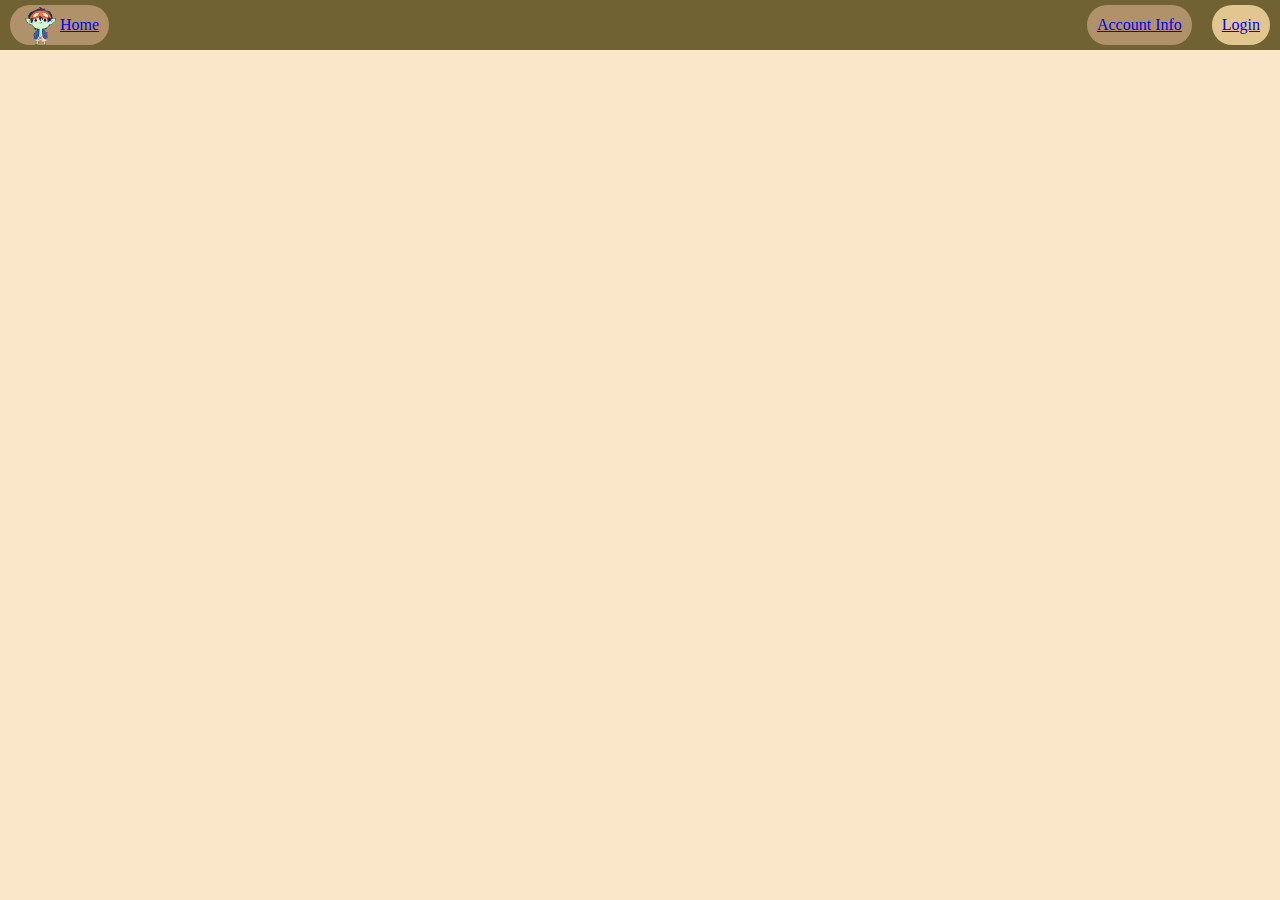
==== pages/account.html @ e78fde4d "We have ourselves a nav bar" ====
<!DOCTYPE html>
<html lang="en">
<head>
    <meta charset="UTF-8">
    <meta name="viewport" content="width=device-width, initial-scale=1.0">
    <link rel="stylesheet" href="../styles/style.css">
    <title>Account Settings</title>
</head>
<body>
    <nav>
        <a href="../index.html"><img src="../images/logo.png">Home</a>
        <a href="./account.html">Account Info</a>
        <a href="./login.html">Login</a>
    </nav>
</body>
</html>
---- styles/style.css ----
/* Color selection
Darker
#706233
#B0926A
#E1C78F
#FAE7C9
Lighter
*/
body{
    margin: 0;
    padding: 0;
    background-color: #FAE7C9;
    display:flex;
}
nav {/*Basic Information for Navigation Bar*/
    background-color: #706233;
    height: 50px;
    width: 100%;
    align-items: center;
    display:flex;
}
nav a{/*Here is what links in Nav do*/
    display: flex;
    background-color: #B0926A;
    height: 80%;
    align-items: center;
    padding-left: 10px;
    padding-right: 10px;
    border-radius: 25px;
    margin: 10px;
}
nav a img{/*Here is what Images in Nav do*/
    height: 100%;
}
nav a:nth-child(2){
    margin-left: auto;
}
nav a:last-child{
background-color: #E1C78F;
}
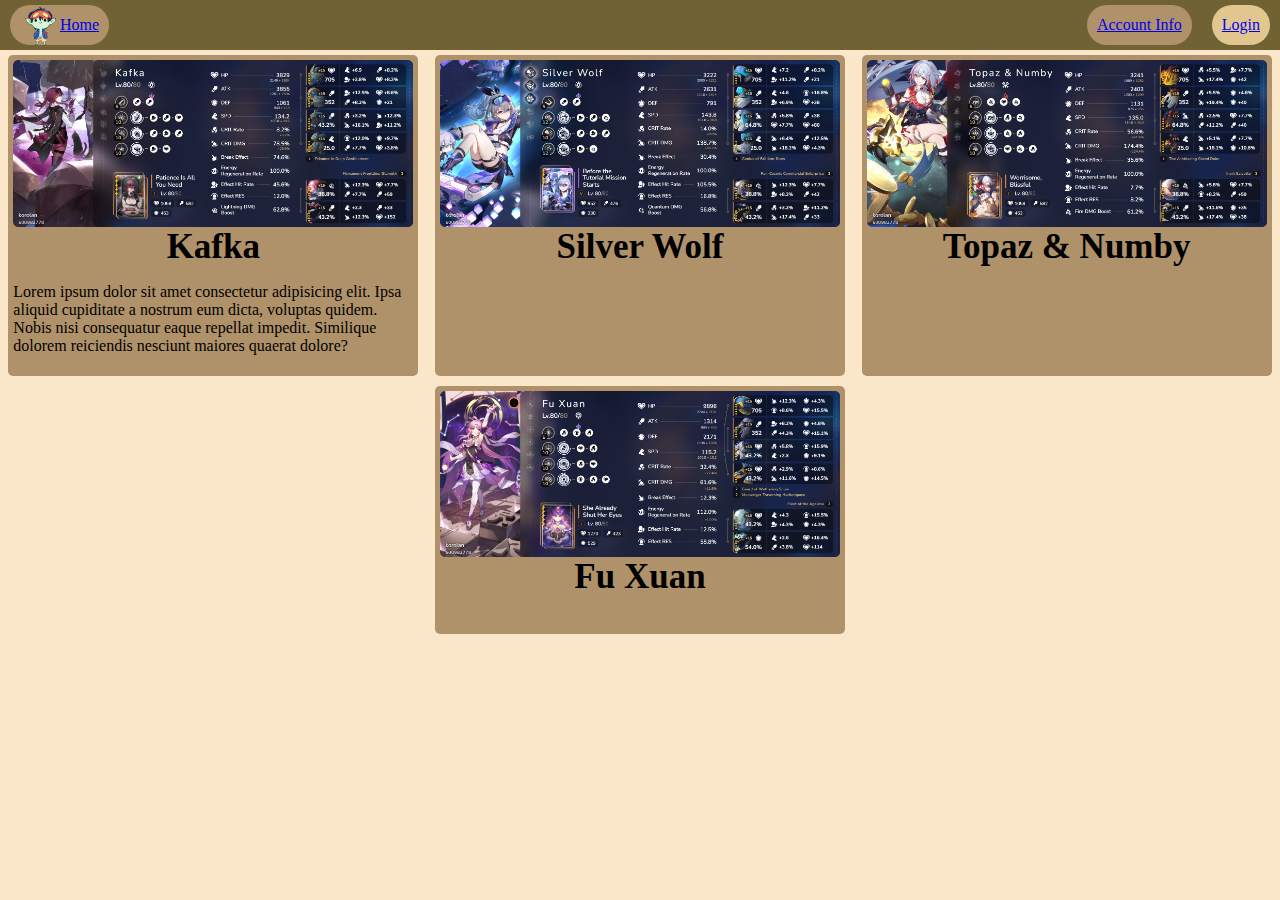
==== commit 8338b8e2: "Adding page funcionality, Working on Login" ====
--- a/pages/account.html
+++ b/pages/account.html
@@ -12,5 +12,27 @@
         <a href="./account.html">Account Info</a>
         <a href="./login.html">Login</a>
     </nav>
+    <section>
+        <div class="card">
+            <img src="../images/card01.png" alt="Kafka">
+            <h1>Kafka</h1>
+            <p>Lorem ipsum dolor sit amet consectetur adipisicing elit. Ipsa aliquid cupiditate a nostrum eum dicta, voluptas quidem. Nobis nisi consequatur eaque repellat impedit. Similique dolorem reiciendis nesciunt maiores quaerat dolore?</p>
+        </div>
+            <div class="card">
+            <img src="../images/card02.png" alt="Silver Wolf">
+            <h1>Silver Wolf</h1>
+            <p></p>
+        </div>
+        <div class="card">
+            <img src="../images/card03.png" alt="Topaz">
+            <h1>Topaz & Numby</h1>
+            <p></p>
+        </div>
+        <div class="card">
+            <img src="../images/card04.png" alt="Fu Xuan">
+            <h1>Fu Xuan</h1>
+            <p></p>
+        </div>
+    </section>
 </body>
 </html>--- a/styles/style.css
+++ b/styles/style.css
@@ -13,6 +13,7 @@
     display:flex;
 }
 nav {/*Basic Information for Navigation Bar*/
+    position:fixed;
     background-color: #706233;
     height: 50px;
     width: 100%;
@@ -36,5 +37,43 @@
     margin-left: auto;
 }
 nav a:last-child{
-background-color: #E1C78F;
+    background-color: #E1C78F;
+}
+section{
+    display: flex;
+    flex-wrap: wrap;
+    justify-content: space-around;
+}
+section:first-of-type{
+    margin-top: 50px;
+}
+.card {
+    display: flex;
+    flex-direction: column;
+    width: 23%;
+    min-width: 400px;
+    margin: 5px;
+    padding: 5px;
+    border-radius: 5px;
+    background-color: #B0926A;
+    align-items: center;
+}
+.card img{
+    width: 100%;
+}
+.card h1{
+    margin: 0;
+    font-size: 35px;
+}
+.card p{
+    
+}
+.login {
+    display: flex;
+    width: 23%;
+    min-width: 400px;
+    margin: 5px;
+    padding: 5px;
+    border-radius: 5px;
+    background-color: #B0926A;
 }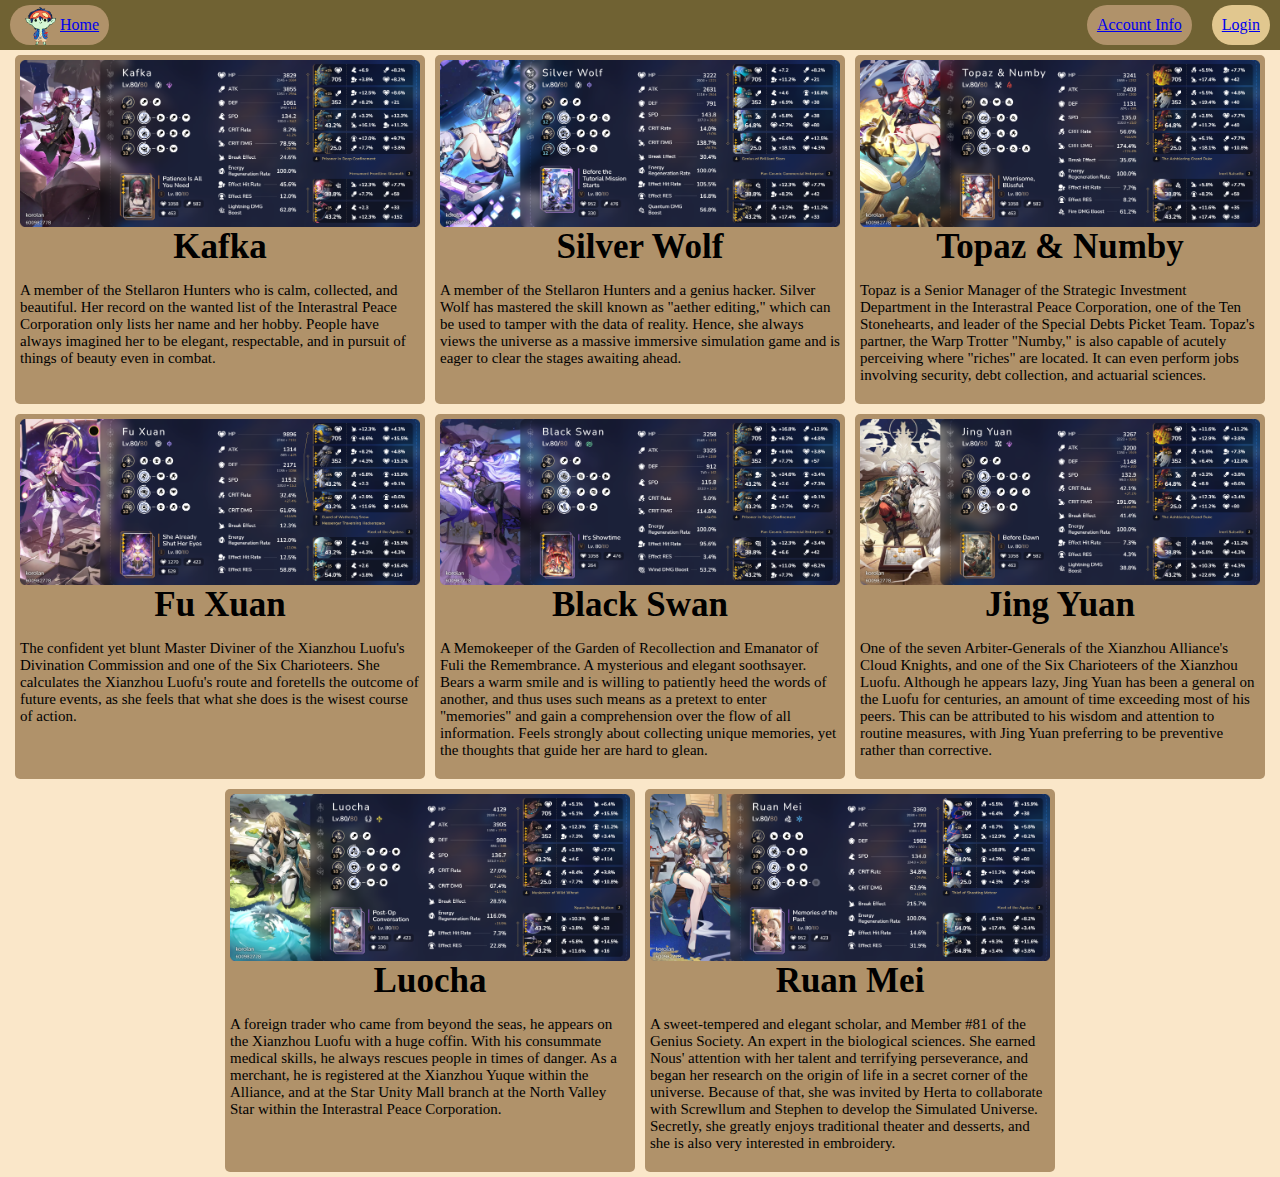
==== commit f82bc5be: "Added images, configured Login and Register classes" ====
--- a/pages/account.html
+++ b/pages/account.html
@@ -4,7 +4,7 @@
     <meta charset="UTF-8">
     <meta name="viewport" content="width=device-width, initial-scale=1.0">
     <link rel="stylesheet" href="../styles/style.css">
-    <title>Account Settings</title>
+    <title>Account Information</title>
 </head>
 <body>
     <nav>
@@ -14,24 +14,45 @@
     </nav>
     <section>
         <div class="card">
-            <img src="../images/card01.png" alt="Kafka">
+            <img src="../images/kafka.png" alt="Kafka">
             <h1>Kafka</h1>
-            <p>Lorem ipsum dolor sit amet consectetur adipisicing elit. Ipsa aliquid cupiditate a nostrum eum dicta, voluptas quidem. Nobis nisi consequatur eaque repellat impedit. Similique dolorem reiciendis nesciunt maiores quaerat dolore?</p>
+            <p>A member of the Stellaron Hunters who is calm, collected, and beautiful. Her record on the wanted list of the Interastral Peace Corporation only lists her name and her hobby. People have always imagined her to be elegant, respectable, and in pursuit of things of beauty even in combat.</p>
         </div>
             <div class="card">
-            <img src="../images/card02.png" alt="Silver Wolf">
+            <img src="../images/silverwolf.png" alt="Silver Wolf">
             <h1>Silver Wolf</h1>
-            <p></p>
+            <p>A member of the Stellaron Hunters and a genius hacker. Silver Wolf has mastered the skill known as "aether editing," which can be used to tamper with the data of reality. Hence, she always views the universe as a massive immersive simulation game and is eager to clear the stages awaiting ahead.</p>
         </div>
         <div class="card">
-            <img src="../images/card03.png" alt="Topaz">
+            <img src="../images/topaz.png" alt="Topaz">
             <h1>Topaz & Numby</h1>
-            <p></p>
+            <p>Topaz is a Senior Manager of the Strategic Investment Department in the Interastral Peace Corporation, one of the Ten Stonehearts, and leader of the Special Debts Picket Team. Topaz's partner, the Warp Trotter "Numby," is also capable of acutely perceiving where "riches" are located. It can even perform jobs involving security, debt collection, and actuarial sciences.
+            </p>
         </div>
         <div class="card">
-            <img src="../images/card04.png" alt="Fu Xuan">
+            <img src="../images/fuxuan.png" alt="Fu Xuan">
             <h1>Fu Xuan</h1>
-            <p></p>
+            <p>The confident yet blunt Master Diviner of the Xianzhou Luofu's Divination Commission and one of the Six Charioteers. She calculates the Xianzhou Luofu's route and foretells the outcome of future events, as she feels that what she does is the wisest course of action.</p>
+        </div>
+        <div class="card">
+            <img src="../images/blackswan.png" alt="Black Swan">
+            <h1>Black Swan</h1>
+            <p>A Memokeeper of the Garden of Recollection and Emanator of Fuli the Remembrance. A mysterious and elegant soothsayer. Bears a warm smile and is willing to patiently heed the words of another, and thus uses such means as a pretext to enter "memories" and gain a comprehension over the flow of all information. Feels strongly about collecting unique memories, yet the thoughts that guide her are hard to glean.</p>
+        </div>
+        <div class="card">
+            <img src="../images/jingyuan.png" alt="Jing Yuan">
+            <h1>Jing Yuan</h1>
+            <p>One of the seven Arbiter-Generals of the Xianzhou Alliance's Cloud Knights, and one of the Six Charioteers of the Xianzhou Luofu. Although he appears lazy, Jing Yuan has been a general on the Luofu for centuries, an amount of time exceeding most of his peers. This can be attributed to his wisdom and attention to routine measures, with Jing Yuan preferring to be preventive rather than corrective.</p>
+        </div>
+        <div class="card">
+            <img src="../images/luocha.png" alt="luocha">
+            <h1>Luocha</h1>
+            <p>A foreign trader who came from beyond the seas, he appears on the Xianzhou Luofu with a huge coffin. With his consummate medical skills, he always rescues people in times of danger. As a merchant, he is registered at the Xianzhou Yuque within the Alliance, and at the Star Unity Mall branch at the North Valley Star within the Interastral Peace Corporation.</p>
+        </div>
+        <div class="card">
+            <img src="../images/ruanmei.png" alt="Ruan Mei">
+            <h1>Ruan Mei</h1>
+            <p>A sweet-tempered and elegant scholar, and Member #81 of the Genius Society. An expert in the biological sciences. She earned Nous' attention with her talent and terrifying perseverance, and began her research on the origin of life in a secret corner of the universe. Because of that, she was invited by Herta to collaborate with Screwllum and Stephen to develop the Simulated Universe. Secretly, she greatly enjoys traditional theater and desserts, and she is also very interested in embroidery.</p>
         </div>
     </section>
 </body>
--- a/styles/style.css
+++ b/styles/style.css
@@ -41,11 +41,15 @@
 }
 section{
     display: flex;
+    justify-content: center;
     flex-wrap: wrap;
-    justify-content: space-around;
 }
 section:first-of-type{
     margin-top: 50px;
+    width: 100%;
+}
+.row {
+    display: inline;
 }
 .card {
     display: flex;
@@ -66,11 +70,27 @@
     font-size: 35px;
 }
 .card p{
-    
+    font-size: 15px;
 }
 .login {
     display: flex;
-    width: 23%;
+    flex-direction: column;
+    align-items: center;
+    min-width: 400px;
+    margin: 5px;
+    padding: 5px;
+    border-radius: 5px;
+    background-color: #B0926A;
+}
+.login label{
+    display:flex;
+    justify-content: flex-end;
+    margin-bottom: 3px;
+}
+.register {
+    display: flex;
+    flex-direction: column;
+    align-items: center;
     min-width: 400px;
     margin: 5px;
     padding: 5px;
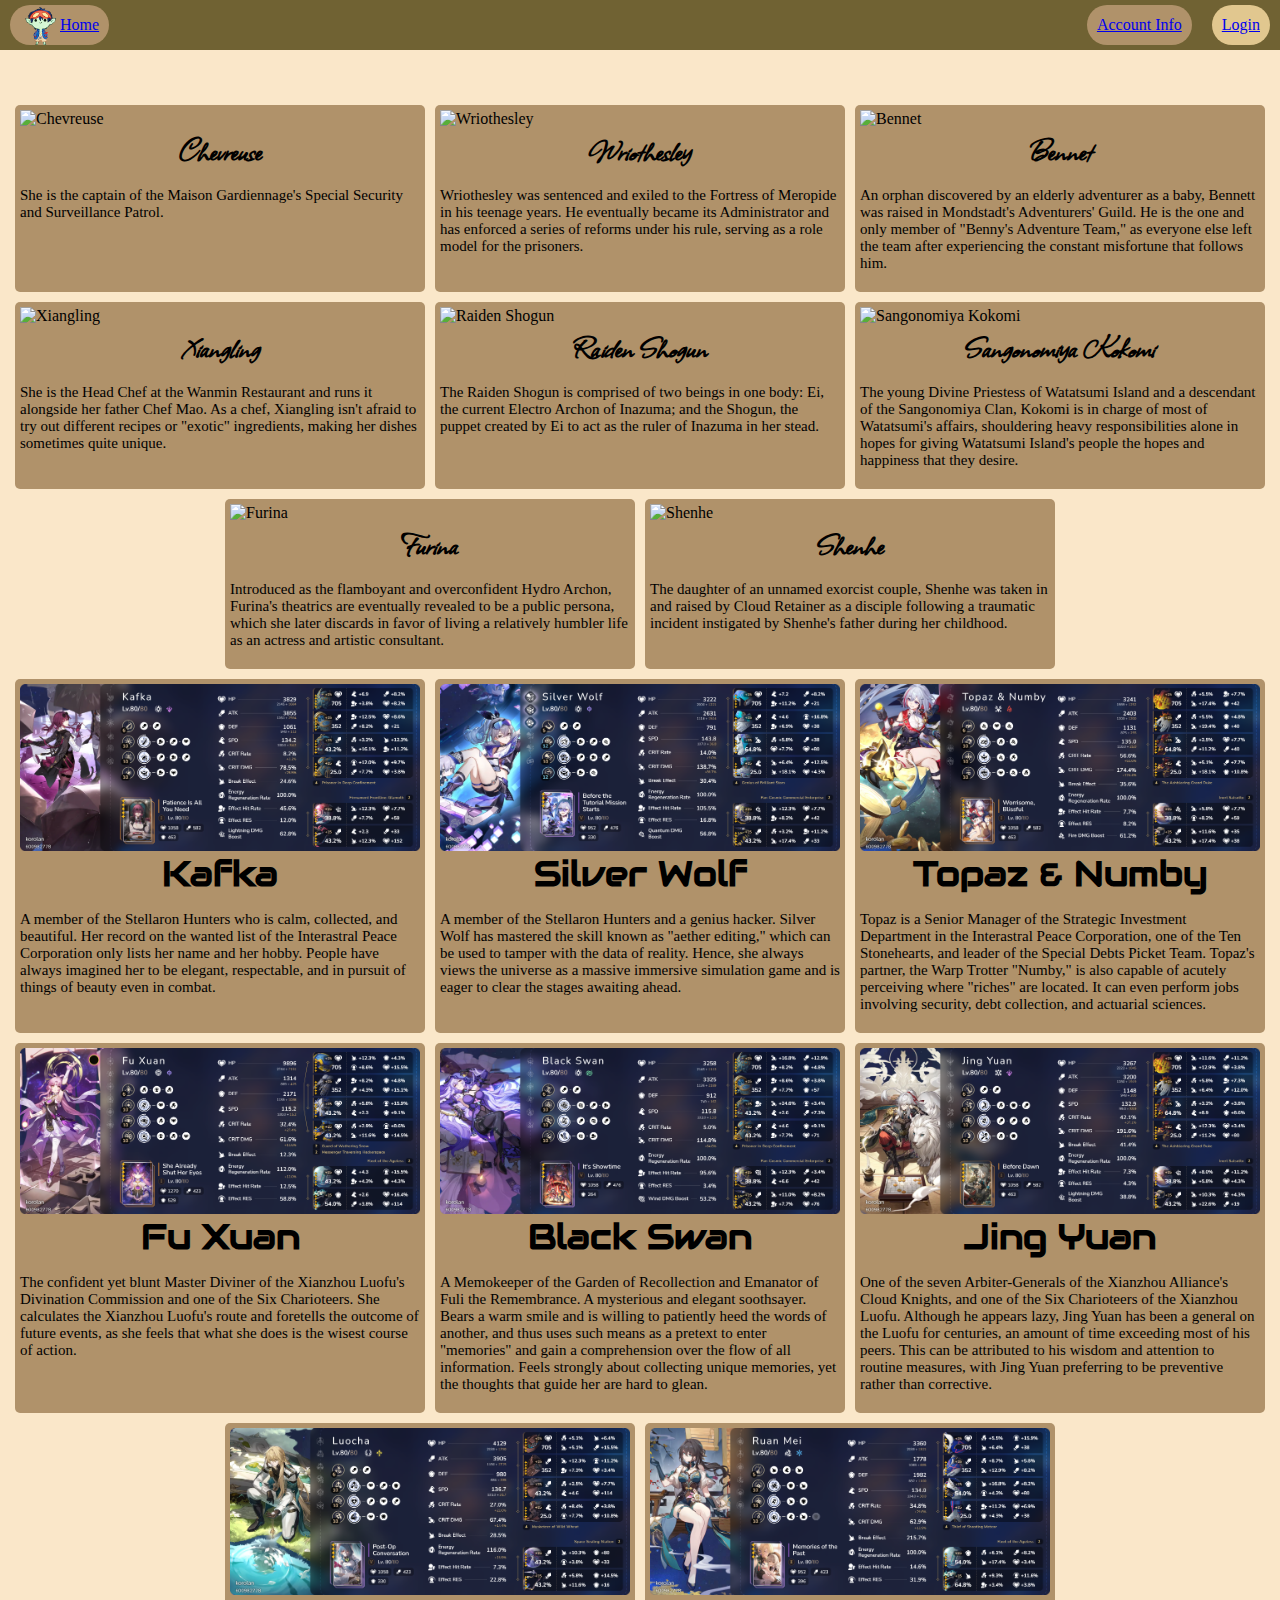
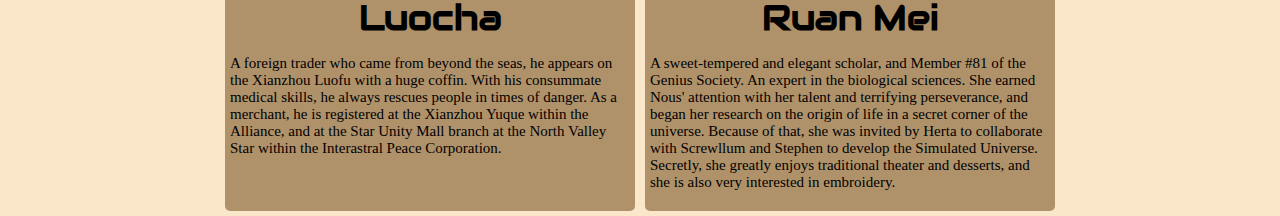
==== commit 12eaa833: "Added some other characters. Just going to verify that everything is good" ====
--- a/pages/account.html
+++ b/pages/account.html
@@ -13,47 +13,91 @@
         <a href="./login.html">Login</a>
     </nav>
     <section>
-        <div class="card">
-            <img src="../images/kafka.png" alt="Kafka">
-            <h1>Kafka</h1>
-            <p>A member of the Stellaron Hunters who is calm, collected, and beautiful. Her record on the wanted list of the Interastral Peace Corporation only lists her name and her hobby. People have always imagined her to be elegant, respectable, and in pursuit of things of beauty even in combat.</p>
-        </div>
+        <section id="genshin">
             <div class="card">
-            <img src="../images/silverwolf.png" alt="Silver Wolf">
-            <h1>Silver Wolf</h1>
-            <p>A member of the Stellaron Hunters and a genius hacker. Silver Wolf has mastered the skill known as "aether editing," which can be used to tamper with the data of reality. Hence, she always views the universe as a massive immersive simulation game and is eager to clear the stages awaiting ahead.</p>
-        </div>
-        <div class="card">
-            <img src="../images/topaz.png" alt="Topaz">
-            <h1>Topaz & Numby</h1>
-            <p>Topaz is a Senior Manager of the Strategic Investment Department in the Interastral Peace Corporation, one of the Ten Stonehearts, and leader of the Special Debts Picket Team. Topaz's partner, the Warp Trotter "Numby," is also capable of acutely perceiving where "riches" are located. It can even perform jobs involving security, debt collection, and actuarial sciences.
-            </p>
-        </div>
-        <div class="card">
-            <img src="../images/fuxuan.png" alt="Fu Xuan">
-            <h1>Fu Xuan</h1>
-            <p>The confident yet blunt Master Diviner of the Xianzhou Luofu's Divination Commission and one of the Six Charioteers. She calculates the Xianzhou Luofu's route and foretells the outcome of future events, as she feels that what she does is the wisest course of action.</p>
-        </div>
-        <div class="card">
-            <img src="../images/blackswan.png" alt="Black Swan">
-            <h1>Black Swan</h1>
-            <p>A Memokeeper of the Garden of Recollection and Emanator of Fuli the Remembrance. A mysterious and elegant soothsayer. Bears a warm smile and is willing to patiently heed the words of another, and thus uses such means as a pretext to enter "memories" and gain a comprehension over the flow of all information. Feels strongly about collecting unique memories, yet the thoughts that guide her are hard to glean.</p>
-        </div>
-        <div class="card">
-            <img src="../images/jingyuan.png" alt="Jing Yuan">
-            <h1>Jing Yuan</h1>
-            <p>One of the seven Arbiter-Generals of the Xianzhou Alliance's Cloud Knights, and one of the Six Charioteers of the Xianzhou Luofu. Although he appears lazy, Jing Yuan has been a general on the Luofu for centuries, an amount of time exceeding most of his peers. This can be attributed to his wisdom and attention to routine measures, with Jing Yuan preferring to be preventive rather than corrective.</p>
-        </div>
-        <div class="card">
-            <img src="../images/luocha.png" alt="luocha">
-            <h1>Luocha</h1>
-            <p>A foreign trader who came from beyond the seas, he appears on the Xianzhou Luofu with a huge coffin. With his consummate medical skills, he always rescues people in times of danger. As a merchant, he is registered at the Xianzhou Yuque within the Alliance, and at the Star Unity Mall branch at the North Valley Star within the Interastral Peace Corporation.</p>
-        </div>
-        <div class="card">
-            <img src="../images/ruanmei.png" alt="Ruan Mei">
-            <h1>Ruan Mei</h1>
-            <p>A sweet-tempered and elegant scholar, and Member #81 of the Genius Society. An expert in the biological sciences. She earned Nous' attention with her talent and terrifying perseverance, and began her research on the origin of life in a secret corner of the universe. Because of that, she was invited by Herta to collaborate with Screwllum and Stephen to develop the Simulated Universe. Secretly, she greatly enjoys traditional theater and desserts, and she is also very interested in embroidery.</p>
-        </div>
+                <img src="../images/chevreuse.png" alt="Chevreuse">
+                <h1>Chevreuse</h1>
+                <p>She is the captain of the Maison Gardiennage's Special Security and Surveillance Patrol.</p>
+            </div>
+            <div class="card">
+                <img src="../images/wriothesley.png" alt="Wriothesley">
+                <h1>Wriothesley</h1>
+                <p>Wriothesley was sentenced and exiled to the Fortress of Meropide in his teenage years. He eventually became its Administrator and has enforced a series of reforms under his rule, serving as a role model for the prisoners.</p>
+            </div>
+            <div class="card">
+                <img src="../images/bennet.png" alt="Bennet">
+                <h1>Bennet</h1>
+                <p>An orphan discovered by an elderly adventurer as a baby, Bennett was raised in Mondstadt's Adventurers' Guild. He is the one and only member of "Benny's Adventure Team," as everyone else left the team after experiencing the constant misfortune that follows him.</p>
+            </div>
+            <div class="card">
+                <img src="../images/xiangling.png" alt="Xiangling">
+                <h1>Xiangling</h1>
+                <p>She is the Head Chef at the Wanmin Restaurant and runs it alongside her father Chef Mao. As a chef, Xiangling isn't afraid to try out different recipes or "exotic" ingredients, making her dishes sometimes quite unique.</p>
+            </div>
+            <div class="card">
+                <img src="../images/raiden.png" alt="Raiden Shogun">
+                <h1>Raiden Shogun</h1>
+                <p>The Raiden Shogun is comprised of two beings in one body: Ei, the current Electro Archon of Inazuma; and the Shogun, the puppet created by Ei to act as the ruler of Inazuma in her stead.</p>
+            </div>
+            <div class="card">
+                <img src="../images/kokomi.png" alt="Sangonomiya Kokomi">
+                <h1>Sangonomiya Kokomi</h1>
+                <p>The young Divine Priestess of Watatsumi Island and a descendant of the Sangonomiya Clan, Kokomi is in charge of most of Watatsumi's affairs, shouldering heavy responsibilities alone in hopes for giving Watatsumi Island's people the hopes and happiness that they desire.</p>
+            </div>
+            <div class="card">
+                <img src="../images/furina.png" alt="Furina">
+                <h1>Furina</h1>
+                <p>Introduced as the flamboyant and overconfident Hydro Archon, Furina's theatrics are eventually revealed to be a public persona, which she later discards in favor of living a relatively humbler life as an actress and artistic consultant.</p>
+            </div>
+            <div class="card">
+                <img src="../images/shenhe.png" alt="Shenhe">
+                <h1>Shenhe</h1>
+                <p>The daughter of an unnamed exorcist couple, Shenhe was taken in and raised by Cloud Retainer as a disciple following a traumatic incident instigated by Shenhe's father during her childhood.</p>
+            </div>
+        </section>
+        <section id="starrail">
+            <div class="card">
+                <img src="../images/kafka.png" alt="Kafka">
+                <h1>Kafka</h1>
+                <p>A member of the Stellaron Hunters who is calm, collected, and beautiful. Her record on the wanted list of the Interastral Peace Corporation only lists her name and her hobby. People have always imagined her to be elegant, respectable, and in pursuit of things of beauty even in combat.</p>
+            </div>
+            <div class="card">
+                <img src="../images/silverwolf.png" alt="Silver Wolf">
+                <h1>Silver Wolf</h1>
+                <p>A member of the Stellaron Hunters and a genius hacker. Silver Wolf has mastered the skill known as "aether editing," which can be used to tamper with the data of reality. Hence, she always views the universe as a massive immersive simulation game and is eager to clear the stages awaiting ahead.</p>
+            </div>
+            <div class="card">
+                <img src="../images/topaz.png" alt="Topaz">
+                <h1>Topaz & Numby</h1>
+                <p>Topaz is a Senior Manager of the Strategic Investment Department in the Interastral Peace Corporation, one of the Ten Stonehearts, and leader of the Special Debts Picket Team. Topaz's partner, the Warp Trotter "Numby," is also capable of acutely perceiving where "riches" are located. It can even perform jobs involving security, debt collection, and actuarial sciences.
+                </p>
+            </div>
+            <div class="card">
+                <img src="../images/fuxuan.png" alt="Fu Xuan">
+                <h1>Fu Xuan</h1>
+                <p>The confident yet blunt Master Diviner of the Xianzhou Luofu's Divination Commission and one of the Six Charioteers. She calculates the Xianzhou Luofu's route and foretells the outcome of future events, as she feels that what she does is the wisest course of action.</p>
+            </div>
+            <div class="card">
+                <img src="../images/blackswan.png" alt="Black Swan">
+                <h1>Black Swan</h1>
+                <p>A Memokeeper of the Garden of Recollection and Emanator of Fuli the Remembrance. A mysterious and elegant soothsayer. Bears a warm smile and is willing to patiently heed the words of another, and thus uses such means as a pretext to enter "memories" and gain a comprehension over the flow of all information. Feels strongly about collecting unique memories, yet the thoughts that guide her are hard to glean.</p>
+            </div>
+            <div class="card">
+                <img src="../images/jingyuan.png" alt="Jing Yuan">
+                <h1>Jing Yuan</h1>
+                <p>One of the seven Arbiter-Generals of the Xianzhou Alliance's Cloud Knights, and one of the Six Charioteers of the Xianzhou Luofu. Although he appears lazy, Jing Yuan has been a general on the Luofu for centuries, an amount of time exceeding most of his peers. This can be attributed to his wisdom and attention to routine measures, with Jing Yuan preferring to be preventive rather than corrective.</p>
+            </div>
+            <div class="card">
+                <img src="../images/luocha.png" alt="luocha">
+                <h1>Luocha</h1>
+                <p>A foreign trader who came from beyond the seas, he appears on the Xianzhou Luofu with a huge coffin. With his consummate medical skills, he always rescues people in times of danger. As a merchant, he is registered at the Xianzhou Yuque within the Alliance, and at the Star Unity Mall branch at the North Valley Star within the Interastral Peace Corporation.</p>
+            </div>
+            <div class="card">
+                <img src="../images/ruanmei.png" alt="Ruan Mei">
+                <h1>Ruan Mei</h1>
+                <p>A sweet-tempered and elegant scholar, and Member #81 of the Genius Society. An expert in the biological sciences. She earned Nous' attention with her talent and terrifying perseverance, and began her research on the origin of life in a secret corner of the universe. Because of that, she was invited by Herta to collaborate with Screwllum and Stephen to develop the Simulated Universe. Secretly, she greatly enjoys traditional theater and desserts, and she is also very interested in embroidery.</p>
+            </div>
+        </section>
     </section>
 </body>
 </html>--- a/styles/style.css
+++ b/styles/style.css
@@ -6,11 +6,14 @@
 #FAE7C9
 Lighter
 */
+@import url('https://fonts.googleapis.com/css2?family=Audiowide&display=swap');
+@import url('https://fonts.googleapis.com/css2?family=Allison&family=Audiowide&display=swap');
 body{
     margin: 0;
     padding: 0;
     background-color: #FAE7C9;
     display:flex;
+    /* font-family: 'Audiowide'; */
 }
 nav {/*Basic Information for Navigation Bar*/
     position:fixed;
@@ -48,9 +51,22 @@
     margin-top: 50px;
     width: 100%;
 }
+fieldset{
+    display: flex;
+    flex-direction: column;
+}
+select{
+    width: 177px;
+    display: flex;
+    justify-content: flex-end;
+}
 .row {
-    display: inline;
+    display: flex;
+    justify-content: space-between;
 }
+/*.row:last-child {
+     margin-left: auto;
+} */
 .card {
     display: flex;
     flex-direction: column;
@@ -96,4 +112,21 @@
     padding: 5px;
     border-radius: 5px;
     background-color: #B0926A;
+}
+.register label{
+    display:flex;
+    justify-content: flex-end;
+    margin-bottom: 3px;
+}
+/* #genshin {
+    
+}
+#starrail {
+
+}  */
+#genshin h1{
+    font-family: 'Allison';
+}
+#starrail h1{
+    font-family: 'Audiowide';
 }